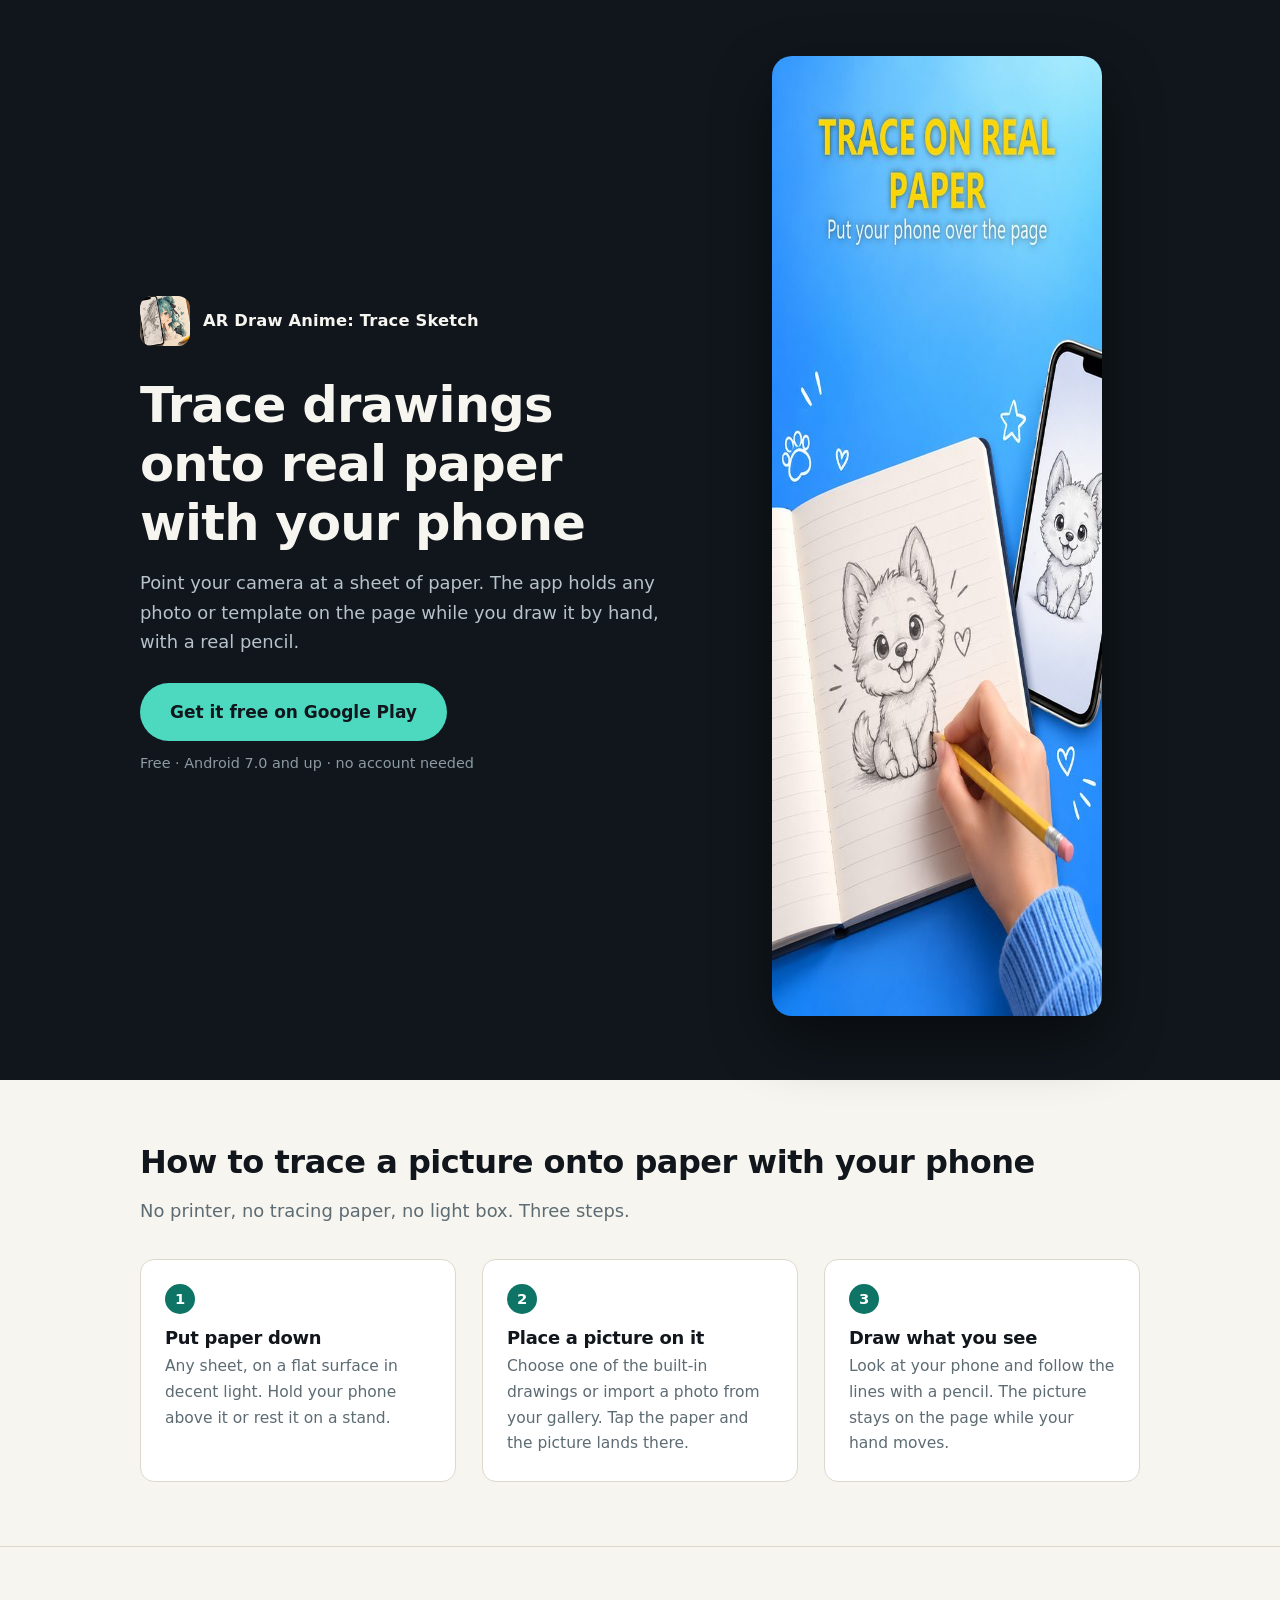
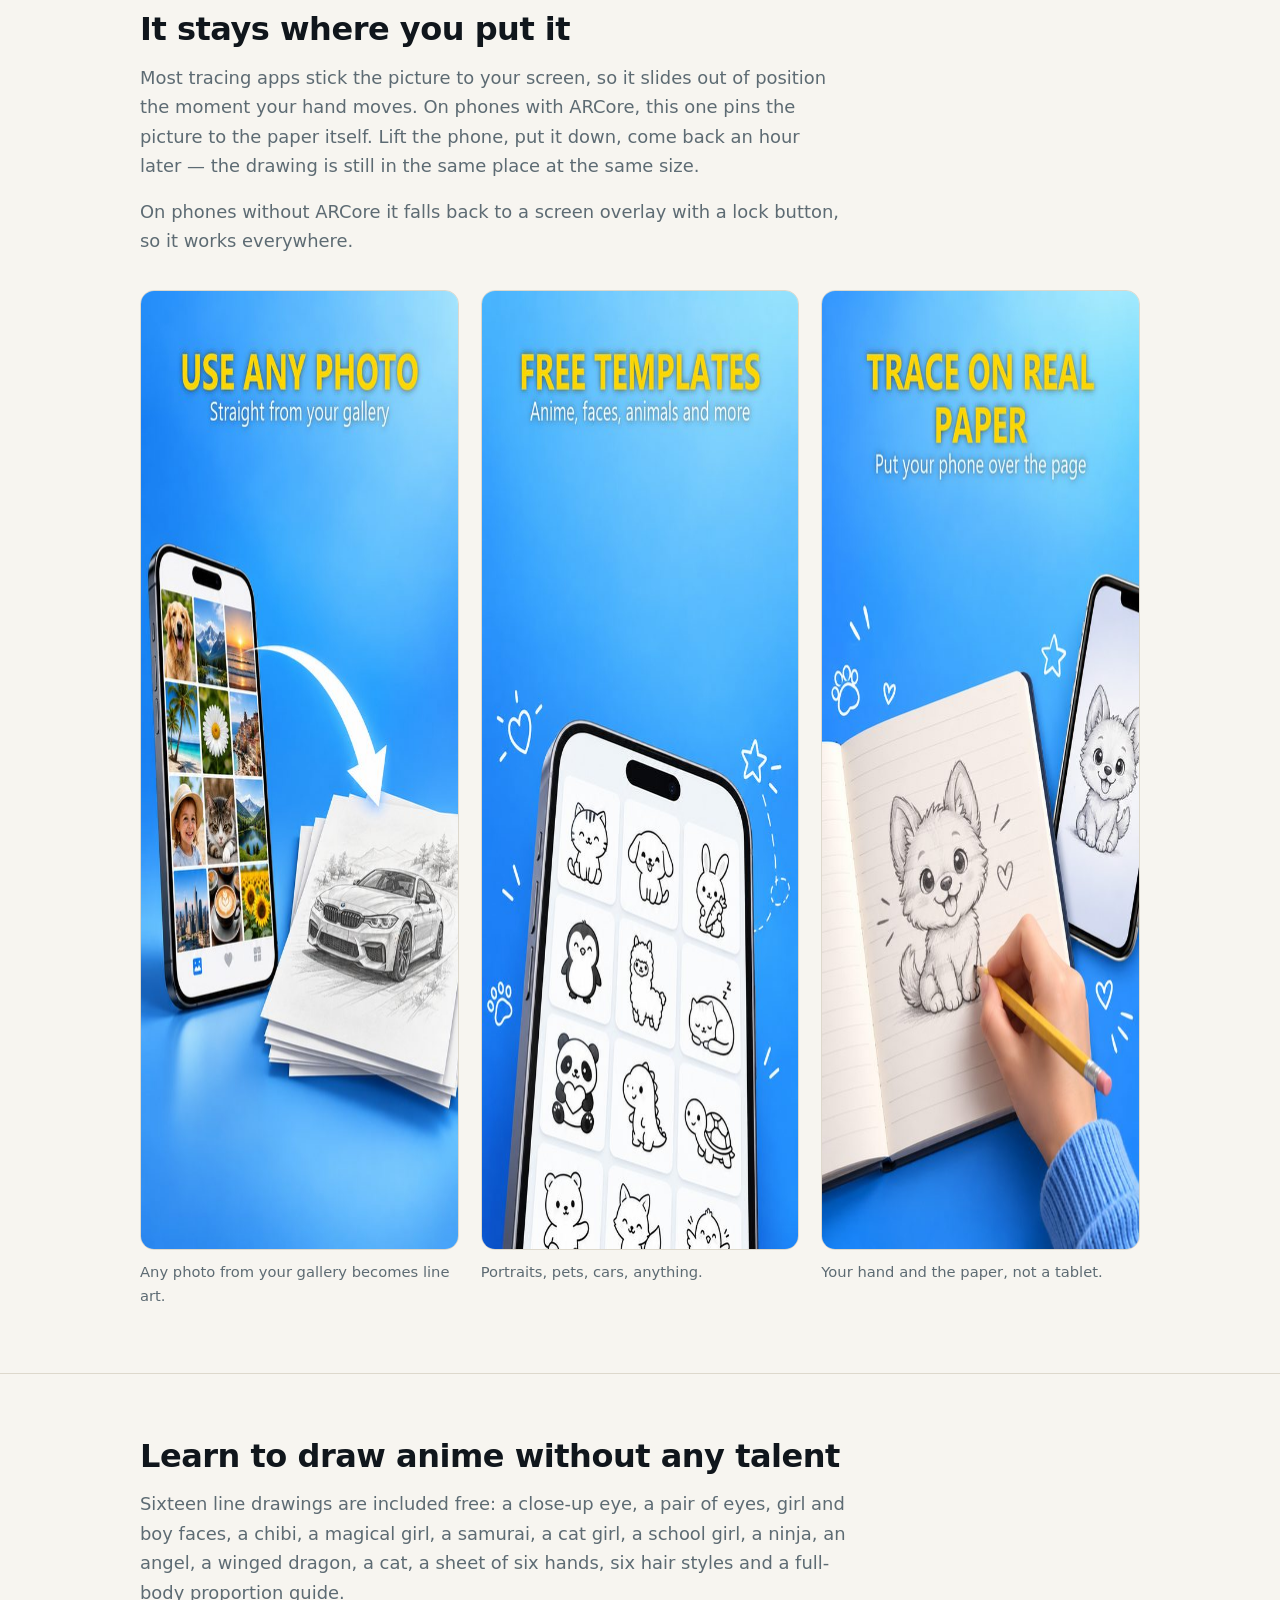
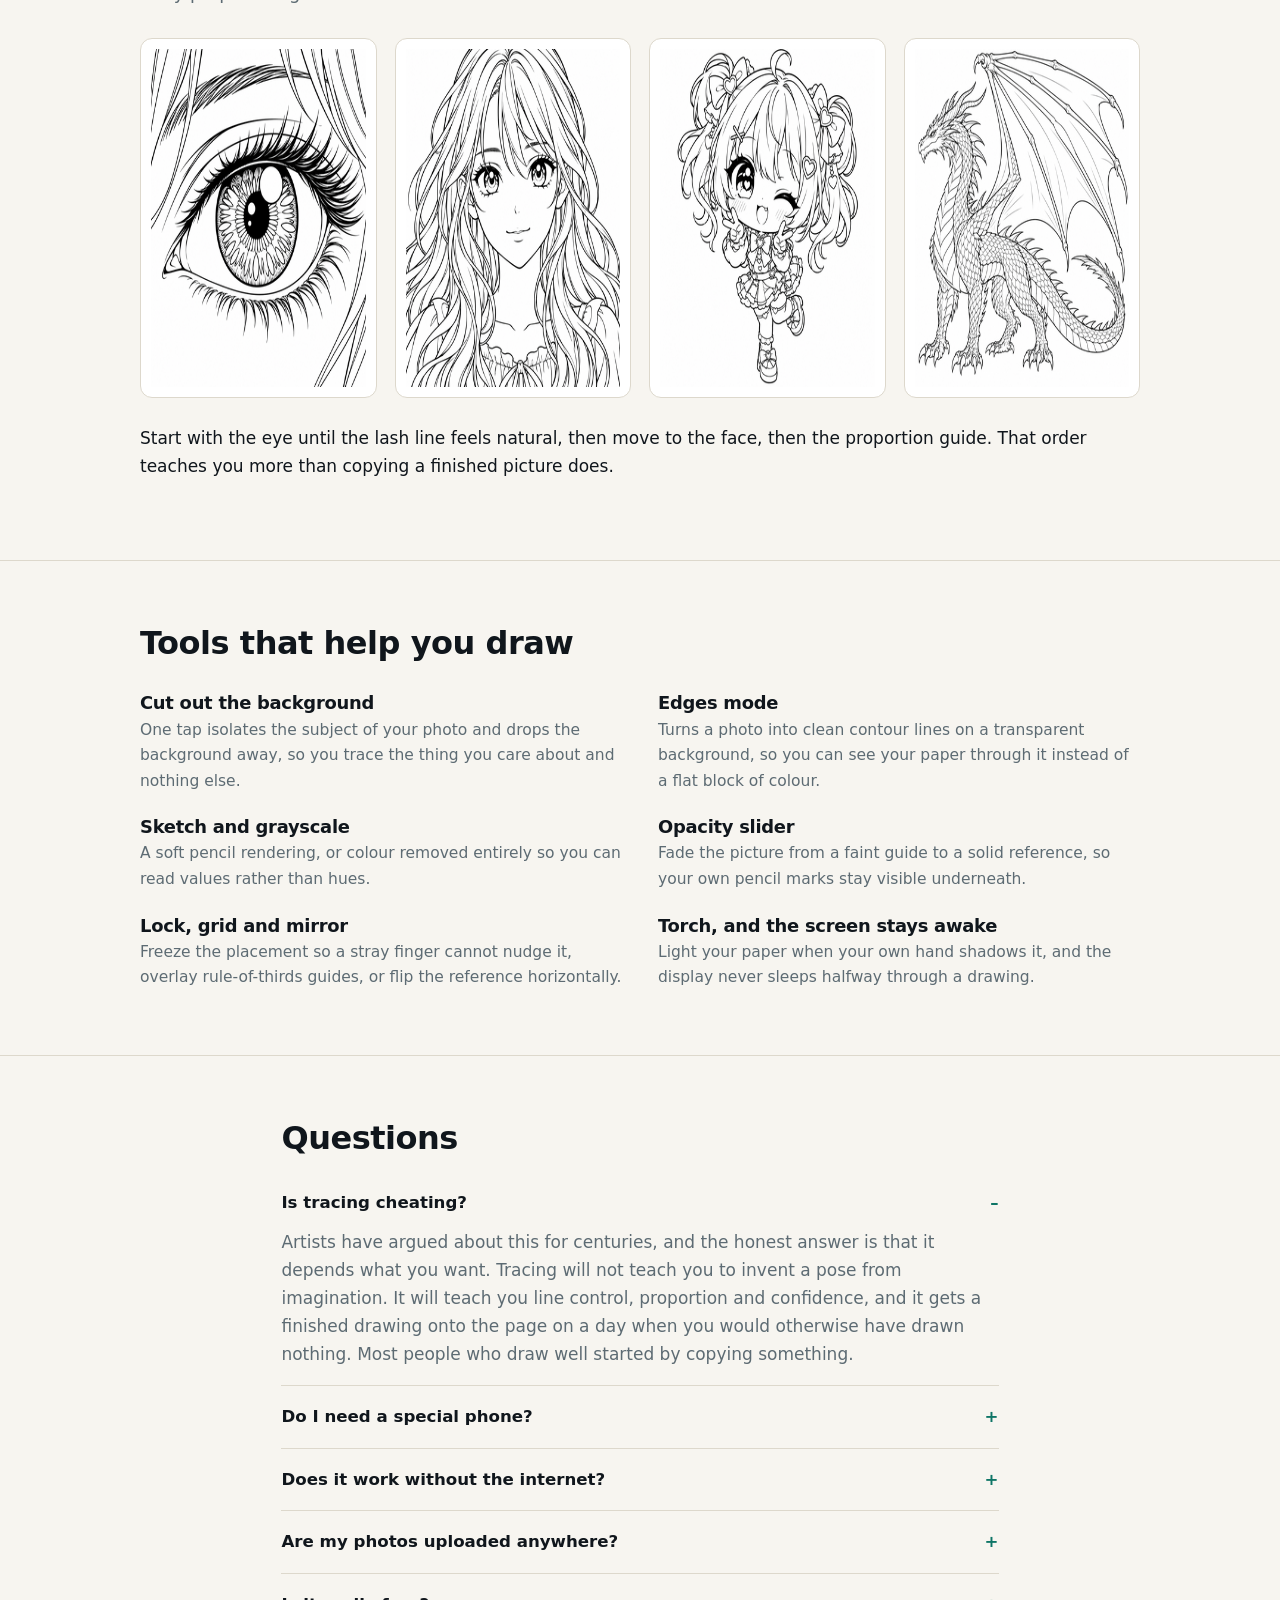
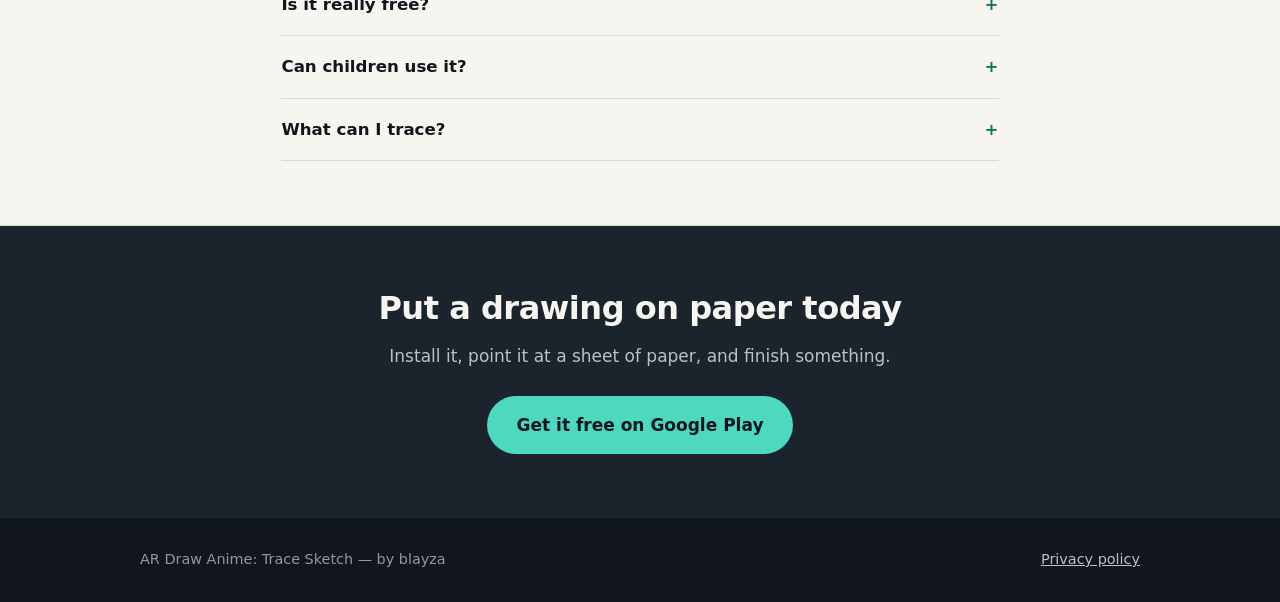
==== index.html @ 76715093 "Add landing page for AR Draw Anime A page Google can rank, aimed at the long searches people actuall" ====
<!doctype html>
<html lang="en">
<head>
<meta charset="utf-8">
<meta name="viewport" content="width=device-width, initial-scale=1">

<!-- The title and description are what Google prints in the results list, so they
     carry the phrase people actually type rather than the product name alone. -->
<title>Trace Drawings Onto Real Paper With Your Phone — AR Draw Anime</title>
<meta name="description" content="Free Android app that holds any photo or anime template on real paper through your camera, so you can trace it by hand. 16 free templates, background removal, works without AR too.">
<link rel="canonical" href="https://lofil6254-ux.github.io/blayza-privacy/">

<meta property="og:title" content="Trace Drawings Onto Real Paper With Your Phone">
<meta property="og:description" content="Free Android app that holds any photo on real paper through your camera so you can trace it by hand.">
<meta property="og:image" content="img/share.png">
<meta property="og:type" content="website">

<link rel="icon" href="img/icon.png">

<script type="application/ld+json">
{
  "@context": "https://schema.org",
  "@type": "SoftwareApplication",
  "name": "AR Draw Anime: Trace Sketch",
  "operatingSystem": "Android 7.0+",
  "applicationCategory": "DesignApplication",
  "offers": { "@type": "Offer", "price": "0", "priceCurrency": "USD" },
  "description": "Holds any photo or template on real paper through your phone camera so you can trace it by hand.",
  "url": "https://play.google.com/store/apps/details?id=com.artracing.studio"
}
</script>

<style>
  :root {
    --ink: #10161c;
    --ink-soft: #1b242d;
    --paper: #f7f5f0;
    --paper-dim: #ebe7de;
    --teal: #0e7566;
    --teal-bright: #4dd8c0;
    --line: #ddd8cc;
    --muted: #5d6b73;
    color-scheme: light;
  }

  * { box-sizing: border-box; }

  body {
    margin: 0;
    background: var(--paper);
    color: var(--ink);
    font: 17px/1.65 "Segoe UI", system-ui, -apple-system, Roboto, sans-serif;
    -webkit-font-smoothing: antialiased;
  }

  .wrap { max-width: 1040px; margin: 0 auto; padding-inline: 20px; }

  h1, h2, h3 { line-height: 1.18; text-wrap: balance; letter-spacing: -0.015em; }
  h1 { font-size: clamp(2rem, 5.2vw, 3.1rem); margin: 0 0 16px; }
  h2 { font-size: clamp(1.4rem, 3.2vw, 2rem); margin: 0 0 14px; }
  h3 { font-size: 1.12rem; margin: 0 0 6px; }
  p { margin: 0 0 16px; }
  a { color: var(--teal); }

  /* ---------------------------------------------------------------- header */
  header {
    background: var(--ink);
    color: var(--paper);
    padding-block: 56px 64px;
  }
  header .wrap { display: grid; gap: 44px; grid-template-columns: 1.15fr 0.85fr; align-items: center; }
  header p { color: #b7c2ca; font-size: 1.12rem; max-width: 46ch; }
  .brand { display: flex; align-items: center; gap: 13px; margin-bottom: 30px; }
  .brand img { width: 50px; height: 50px; border-radius: 12px; }
  .brand span { font-weight: 700; font-size: 1.02rem; letter-spacing: 0.01em; }
  .hero-shot {
    width: 100%; max-width: 330px; border-radius: 20px; display: block;
    margin-inline: auto; box-shadow: 0 24px 60px rgba(0,0,0,.45);
  }

  .cta {
    display: inline-block; background: var(--teal-bright); color: var(--ink);
    font-weight: 700; text-decoration: none; padding: 15px 30px;
    border-radius: 999px; margin-top: 10px;
  }
  .cta:hover { background: #6fe6d2; }
  .cta-note { display: block; margin-top: 11px; font-size: .9rem; color: #8d9aa3; }

  /* ---------------------------------------------------------------- blocks */
  section { padding-block: 64px; }
  section + section { border-top: 1px solid var(--line); }
  .lede { font-size: 1.12rem; color: var(--muted); max-width: 62ch; }

  .steps { display: grid; gap: 26px; grid-template-columns: repeat(3, 1fr); margin-top: 34px; }
  .step { background: #fff; border: 1px solid var(--line); border-radius: 14px; padding: 24px; }
  .step .n {
    width: 30px; height: 30px; border-radius: 50%; background: var(--teal); color: #fff;
    display: grid; place-items: center; font-weight: 700; font-size: .92rem; margin-bottom: 13px;
  }
  .step p { margin: 0; color: var(--muted); font-size: .97rem; }

  .shots { display: grid; gap: 22px; grid-template-columns: repeat(3, 1fr); margin-top: 34px; }
  .shots img { width: 100%; border-radius: 14px; border: 1px solid var(--line); display: block; }
  .shots figcaption { margin-top: 10px; font-size: .92rem; color: var(--muted); }
  figure { margin: 0; }

  .templates { display: grid; gap: 18px; grid-template-columns: repeat(4, 1fr); margin-top: 30px; }
  .templates img {
    width: 100%; background: #fff; border: 1px solid var(--line);
    border-radius: 12px; display: block; padding: 10px;
  }

  .features { display: grid; gap: 22px 36px; grid-template-columns: repeat(2, 1fr); margin-top: 30px; }
  .features h3 { margin-bottom: 4px; }
  .features p { color: var(--muted); font-size: .97rem; margin: 0; }

  .faq { max-width: 70ch; }
  .faq details {
    border-bottom: 1px solid var(--line); padding-block: 17px;
  }
  .faq summary {
    cursor: pointer; font-weight: 600; font-size: 1.04rem; list-style: none;
    display: flex; justify-content: space-between; gap: 16px; align-items: baseline;
  }
  .faq summary::-webkit-details-marker { display: none; }
  .faq summary::after { content: "+"; color: var(--teal); font-weight: 700; }
  .faq details[open] summary::after { content: "–"; }
  .faq p { margin: 12px 0 0; color: var(--muted); }

  .closing { background: var(--ink-soft); color: var(--paper); text-align: center; }
  .closing p { color: #b7c2ca; max-width: 50ch; margin-inline: auto; }

  footer {
    background: var(--ink); color: #8d9aa3; padding-block: 30px; font-size: .9rem;
  }
  footer .wrap { display: flex; justify-content: space-between; gap: 16px; flex-wrap: wrap; }
  footer a { color: #b7c2ca; }

  @media (max-width: 860px) {
    header .wrap { grid-template-columns: 1fr; }
    .steps, .shots, .features { grid-template-columns: 1fr; }
    .templates { grid-template-columns: repeat(2, 1fr); }
    section { padding-block: 48px; }
  }
</style>
</head>
<body>

<header>
  <div class="wrap">
    <div>
      <div class="brand">
        <img src="img/icon.png" alt="AR Draw Anime app icon" width="50" height="50">
        <span>AR Draw Anime: Trace Sketch</span>
      </div>
      <h1>Trace drawings onto real paper with your phone</h1>
      <p>Point your camera at a sheet of paper. The app holds any photo or template
         on the page while you draw it by hand, with a real pencil.</p>
      <a class="cta" href="https://play.google.com/store/apps/details?id=com.artracing.studio">Get it free on Google Play</a>
      <span class="cta-note">Free · Android 7.0 and up · no account needed</span>
    </div>
    <img class="hero-shot" src="img/trace-on-paper.jpg" width="540" height="960"
         alt="A phone held above a notebook, showing a drawing pinned to the page while a hand traces it">
  </div>
</header>

<section>
  <div class="wrap">
    <h2>How to trace a picture onto paper with your phone</h2>
    <p class="lede">No printer, no tracing paper, no light box. Three steps.</p>
    <div class="steps">
      <div class="step">
        <div class="n">1</div>
        <h3>Put paper down</h3>
        <p>Any sheet, on a flat surface in decent light. Hold your phone above it or rest
           it on a stand.</p>
      </div>
      <div class="step">
        <div class="n">2</div>
        <h3>Place a picture on it</h3>
        <p>Choose one of the built-in drawings or import a photo from your gallery. Tap the
           paper and the picture lands there.</p>
      </div>
      <div class="step">
        <div class="n">3</div>
        <h3>Draw what you see</h3>
        <p>Look at your phone and follow the lines with a pencil. The picture stays on the
           page while your hand moves.</p>
      </div>
    </div>
  </div>
</section>

<section>
  <div class="wrap">
    <h2>It stays where you put it</h2>
    <p class="lede">Most tracing apps stick the picture to your screen, so it slides out
       of position the moment your hand moves. On phones with ARCore, this one pins the
       picture to the paper itself. Lift the phone, put it down, come back an hour later —
       the drawing is still in the same place at the same size.</p>
    <p class="lede">On phones without ARCore it falls back to a screen overlay with a lock
       button, so it works everywhere.</p>
    <div class="shots">
      <figure>
        <img src="img/use-any-photo.jpg" width="540" height="960"
             alt="Choosing a photo from the phone gallery to turn into a drawing">
        <figcaption>Any photo from your gallery becomes line art.</figcaption>
      </figure>
      <figure>
        <img src="img/draw-any-portrait.jpg" width="540" height="960"
             alt="A portrait photo traced as a pencil drawing on a sketchbook">
        <figcaption>Portraits, pets, cars, anything.</figcaption>
      </figure>
      <figure>
        <img src="img/trace-on-paper.jpg" width="540" height="960"
             alt="A hand tracing an anime drawing on paper under a phone">
        <figcaption>Your hand and the paper, not a tablet.</figcaption>
      </figure>
    </div>
  </div>
</section>

<section>
  <div class="wrap">
    <h2>Learn to draw anime without any talent</h2>
    <p class="lede">Sixteen line drawings are included free: a close-up eye, a pair of
       eyes, girl and boy faces, a chibi, a magical girl, a samurai, a cat girl, a school
       girl, a ninja, an angel, a winged dragon, a cat, a sheet of six hands, six hair
       styles and a full-body proportion guide.</p>
    <div class="templates">
      <img src="img/template-eye.png" width="360" height="360" alt="Anime eye line drawing template">
      <img src="img/template-girl.png" width="360" height="360" alt="Anime girl face line drawing template">
      <img src="img/template-chibi.png" width="360" height="360" alt="Chibi character line drawing template">
      <img src="img/template-dragon.png" width="360" height="360" alt="Winged dragon line drawing template">
    </div>
    <p style="margin-top:26px">Start with the eye until the lash line feels natural, then
       move to the face, then the proportion guide. That order teaches you more than
       copying a finished picture does.</p>
  </div>
</section>

<section>
  <div class="wrap">
    <h2>Tools that help you draw</h2>
    <div class="features">
      <div>
        <h3>Cut out the background</h3>
        <p>One tap isolates the subject of your photo and drops the background away, so you
           trace the thing you care about and nothing else.</p>
      </div>
      <div>
        <h3>Edges mode</h3>
        <p>Turns a photo into clean contour lines on a transparent background, so you can
           see your paper through it instead of a flat block of colour.</p>
      </div>
      <div>
        <h3>Sketch and grayscale</h3>
        <p>A soft pencil rendering, or colour removed entirely so you can read values
           rather than hues.</p>
      </div>
      <div>
        <h3>Opacity slider</h3>
        <p>Fade the picture from a faint guide to a solid reference, so your own pencil
           marks stay visible underneath.</p>
      </div>
      <div>
        <h3>Lock, grid and mirror</h3>
        <p>Freeze the placement so a stray finger cannot nudge it, overlay rule-of-thirds
           guides, or flip the reference horizontally.</p>
      </div>
      <div>
        <h3>Torch, and the screen stays awake</h3>
        <p>Light your paper when your own hand shadows it, and the display never sleeps
           halfway through a drawing.</p>
      </div>
    </div>
  </div>
</section>

<section>
  <div class="wrap faq">
    <h2>Questions</h2>

    <details open>
      <summary>Is tracing cheating?</summary>
      <p>Artists have argued about this for centuries, and the honest answer is that it
         depends what you want. Tracing will not teach you to invent a pose from
         imagination. It will teach you line control, proportion and confidence, and it
         gets a finished drawing onto the page on a day when you would otherwise have
         drawn nothing. Most people who draw well started by copying something.</p>
    </details>

    <details>
      <summary>Do I need a special phone?</summary>
      <p>No. Android 7.0 or newer. Phones that support Google's ARCore get the version
         that pins the picture to the paper; every other phone gets a screen overlay with
         a lock button instead. Both work.</p>
    </details>

    <details>
      <summary>Does it work without the internet?</summary>
      <p>Yes, apart from the one-off download of the background-removal model. Everything
         else runs on the phone.</p>
    </details>

    <details>
      <summary>Are my photos uploaded anywhere?</summary>
      <p>No. Photos you import are copied into the app's own storage on your phone and
         stay there. The camera feed is never recorded. There is no account and no
         sign-up.</p>
    </details>

    <details>
      <summary>Is it really free?</summary>
      <p>Yes. All sixteen templates are included, there is no subscription and there is
         nothing to buy.</p>
    </details>

    <details>
      <summary>Can children use it?</summary>
      <p>Yes — it is rated for ages 3 and up. It is a good way to get a child drawing on
         paper rather than on a screen, since the result is a real drawing they can keep.</p>
    </details>

    <details>
      <summary>What can I trace?</summary>
      <p>Anything you have a picture of: pets, family photos, cars, flowers, anime
         characters, logos, a photo you took five minutes ago. Please respect copyright if
         you intend to publish or sell what you draw.</p>
    </details>
  </div>
</section>

<section class="closing">
  <div class="wrap">
    <h2>Put a drawing on paper today</h2>
    <p>Install it, point it at a sheet of paper, and finish something.</p>
    <a class="cta" href="https://play.google.com/store/apps/details?id=com.artracing.studio">Get it free on Google Play</a>
  </div>
</section>

<footer>
  <div class="wrap">
    <span>AR Draw Anime: Trace Sketch — by blayza</span>
    <span><a href="privacy-policy.html">Privacy policy</a></span>
  </div>
</footer>

</body>
</html>
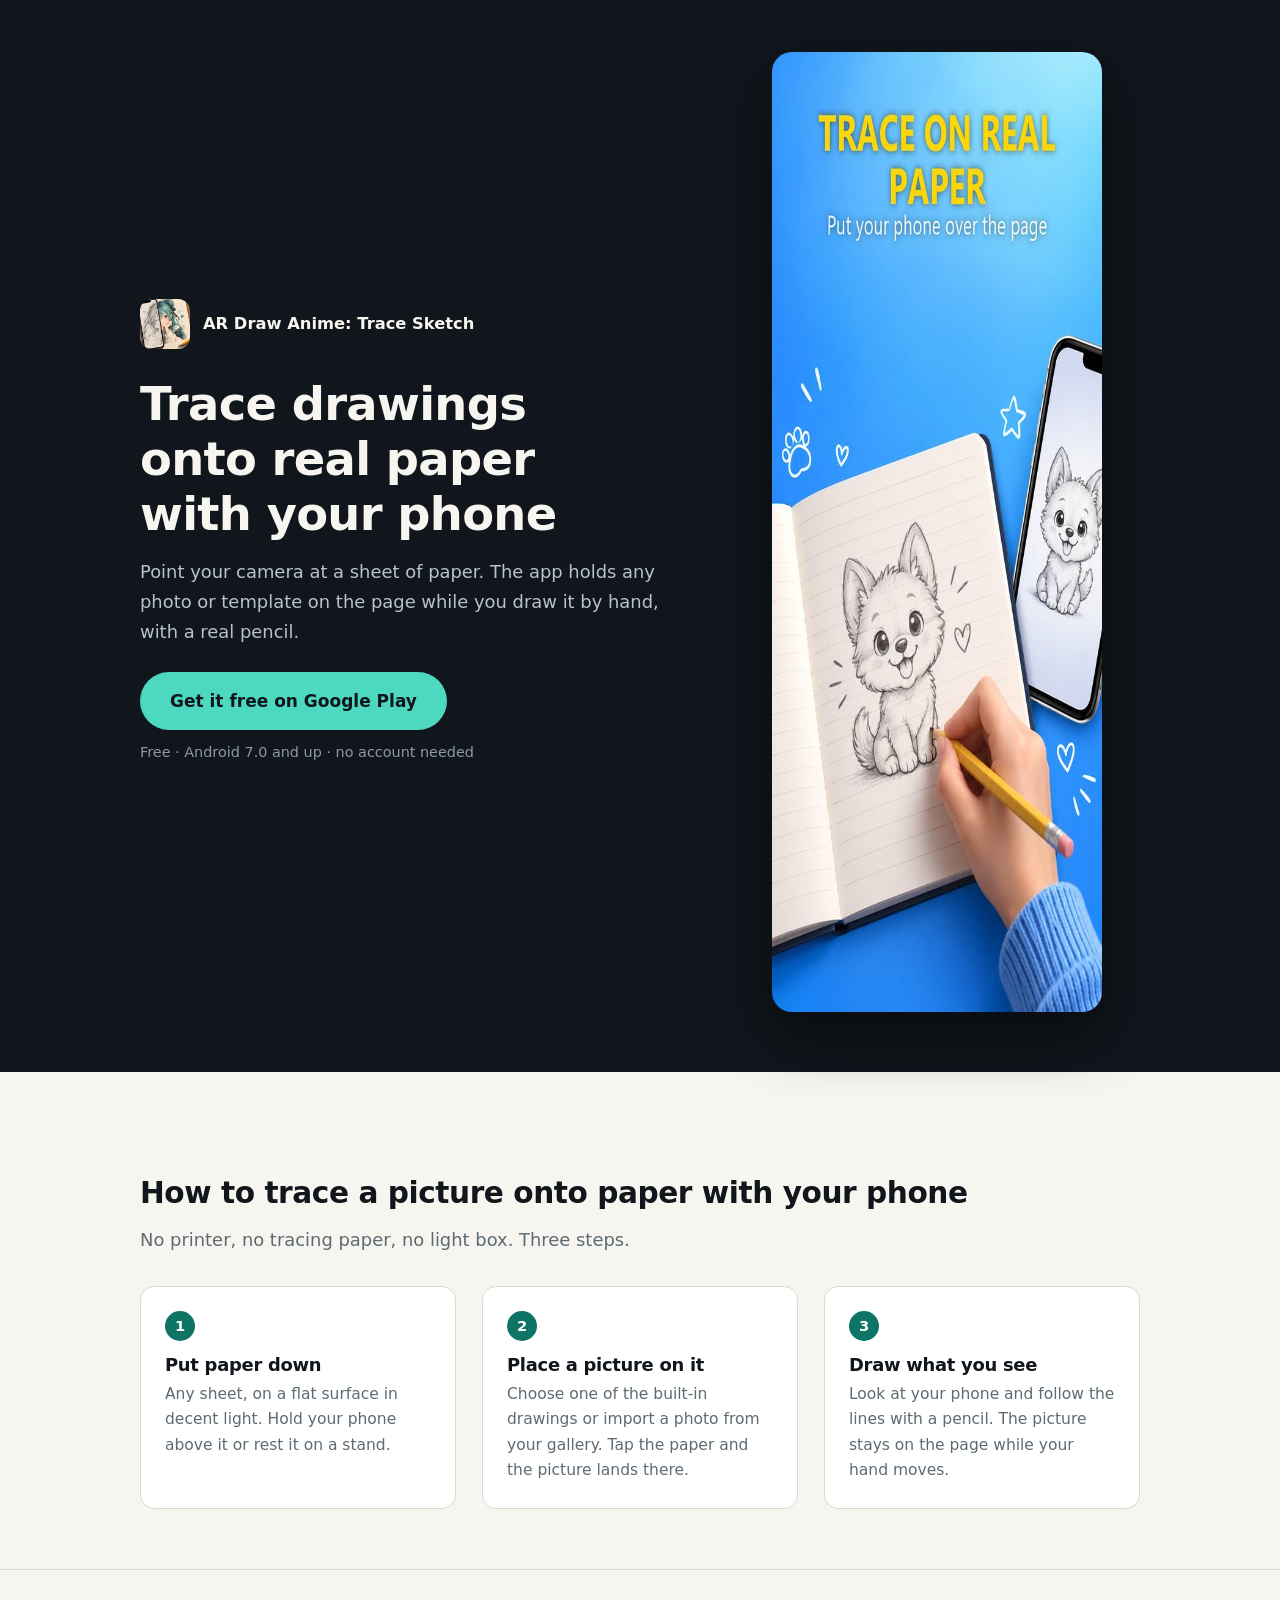
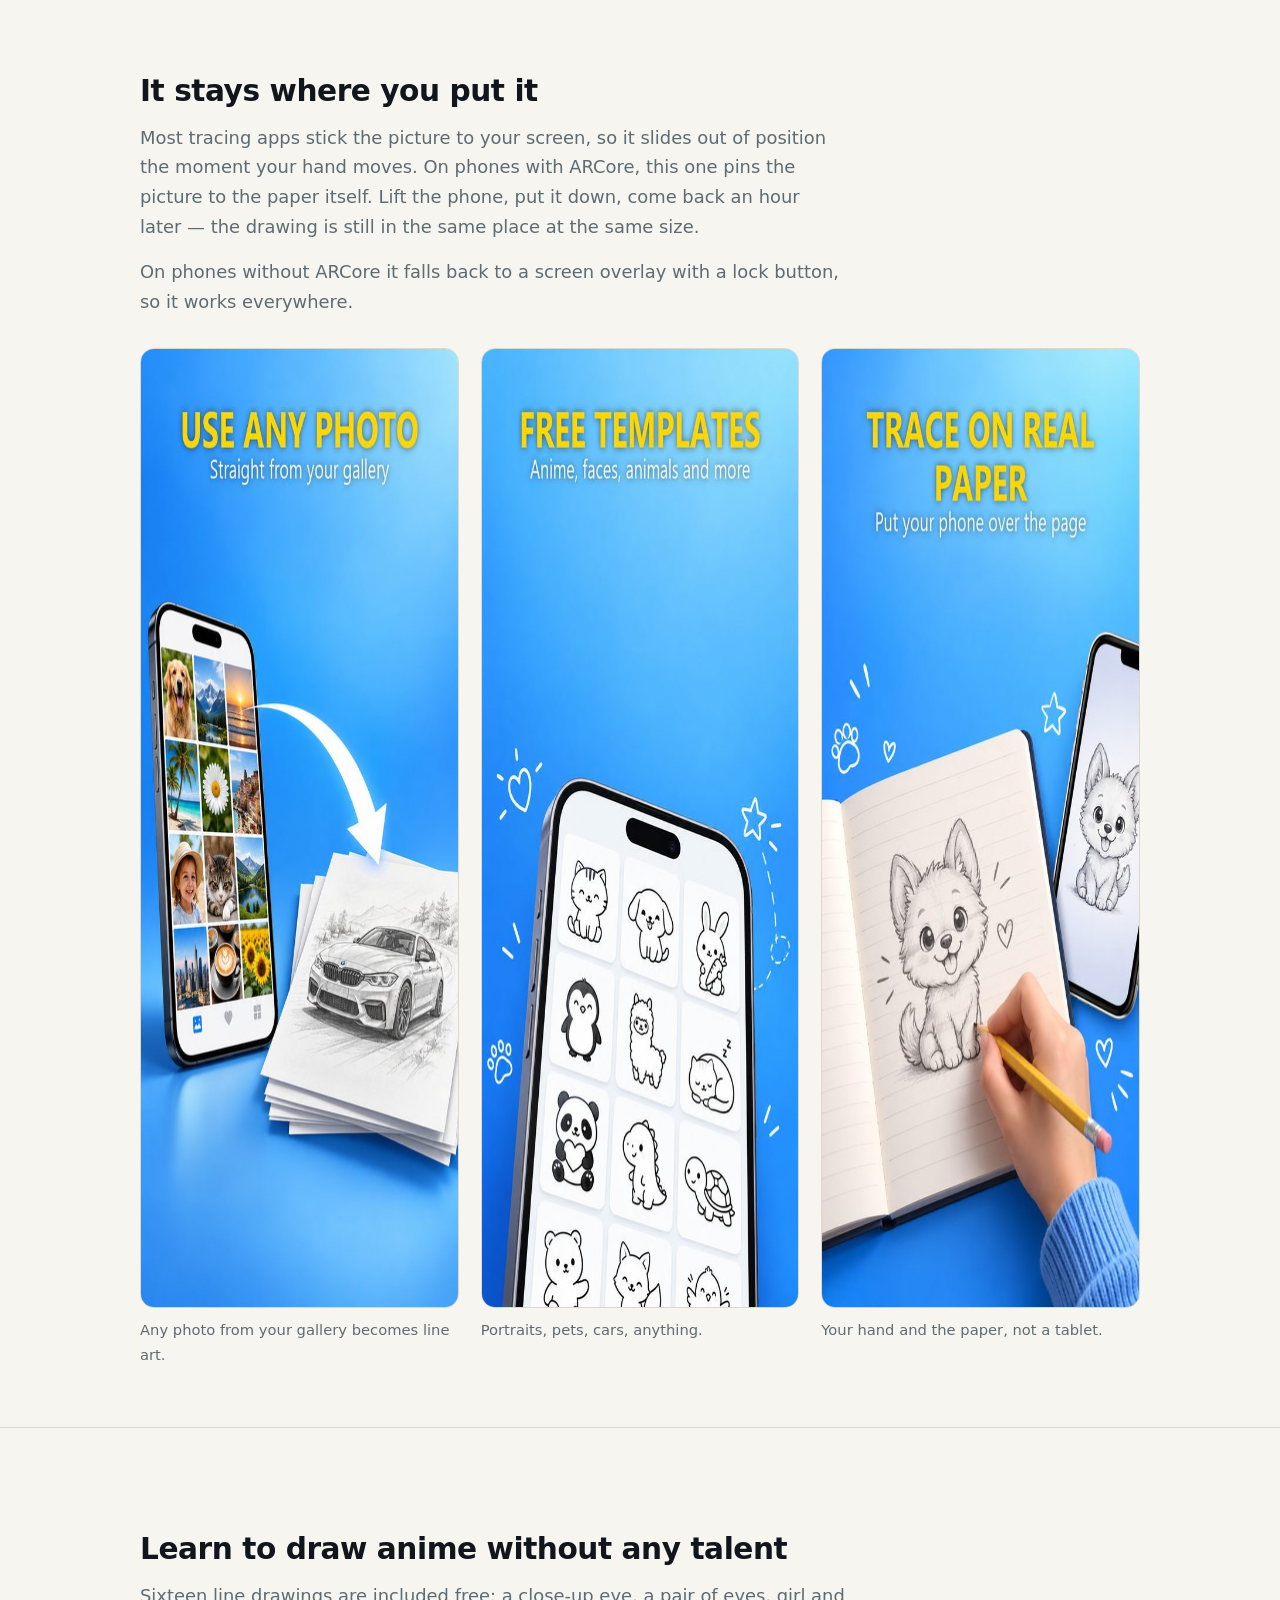
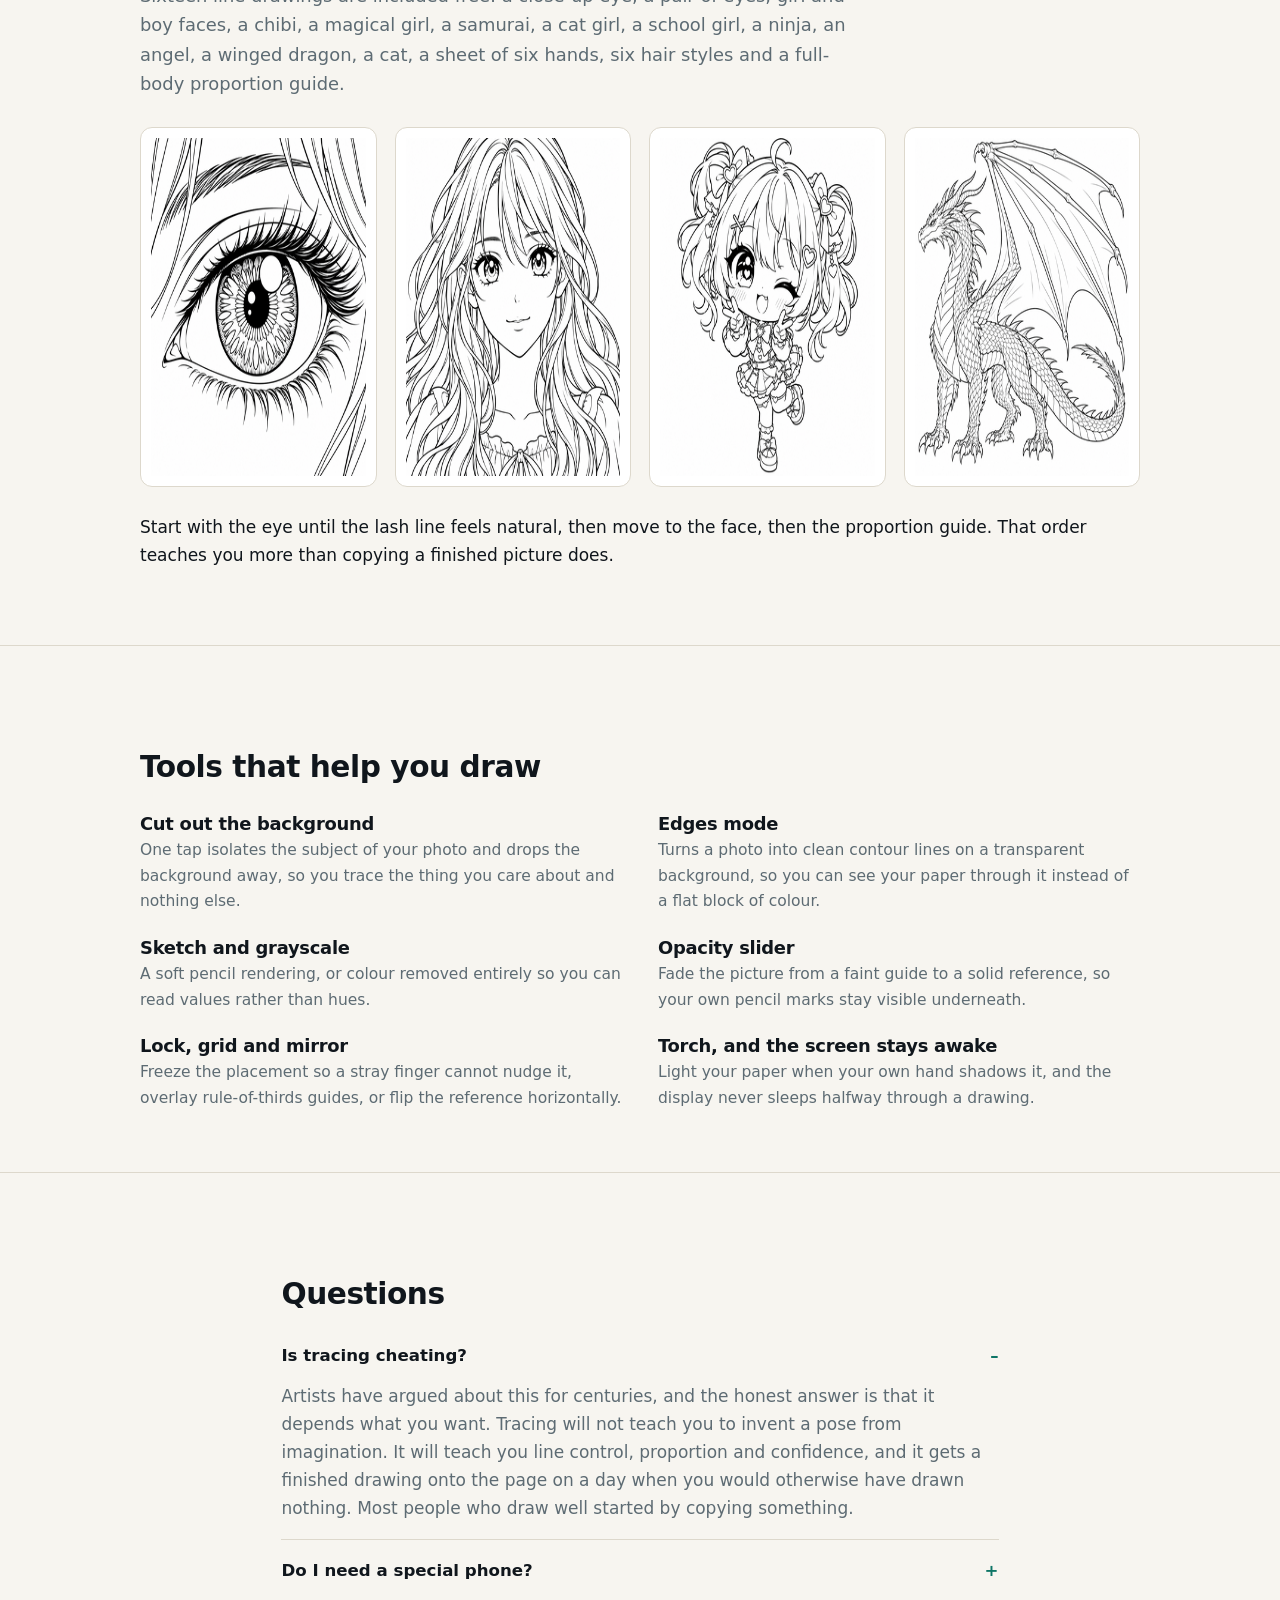
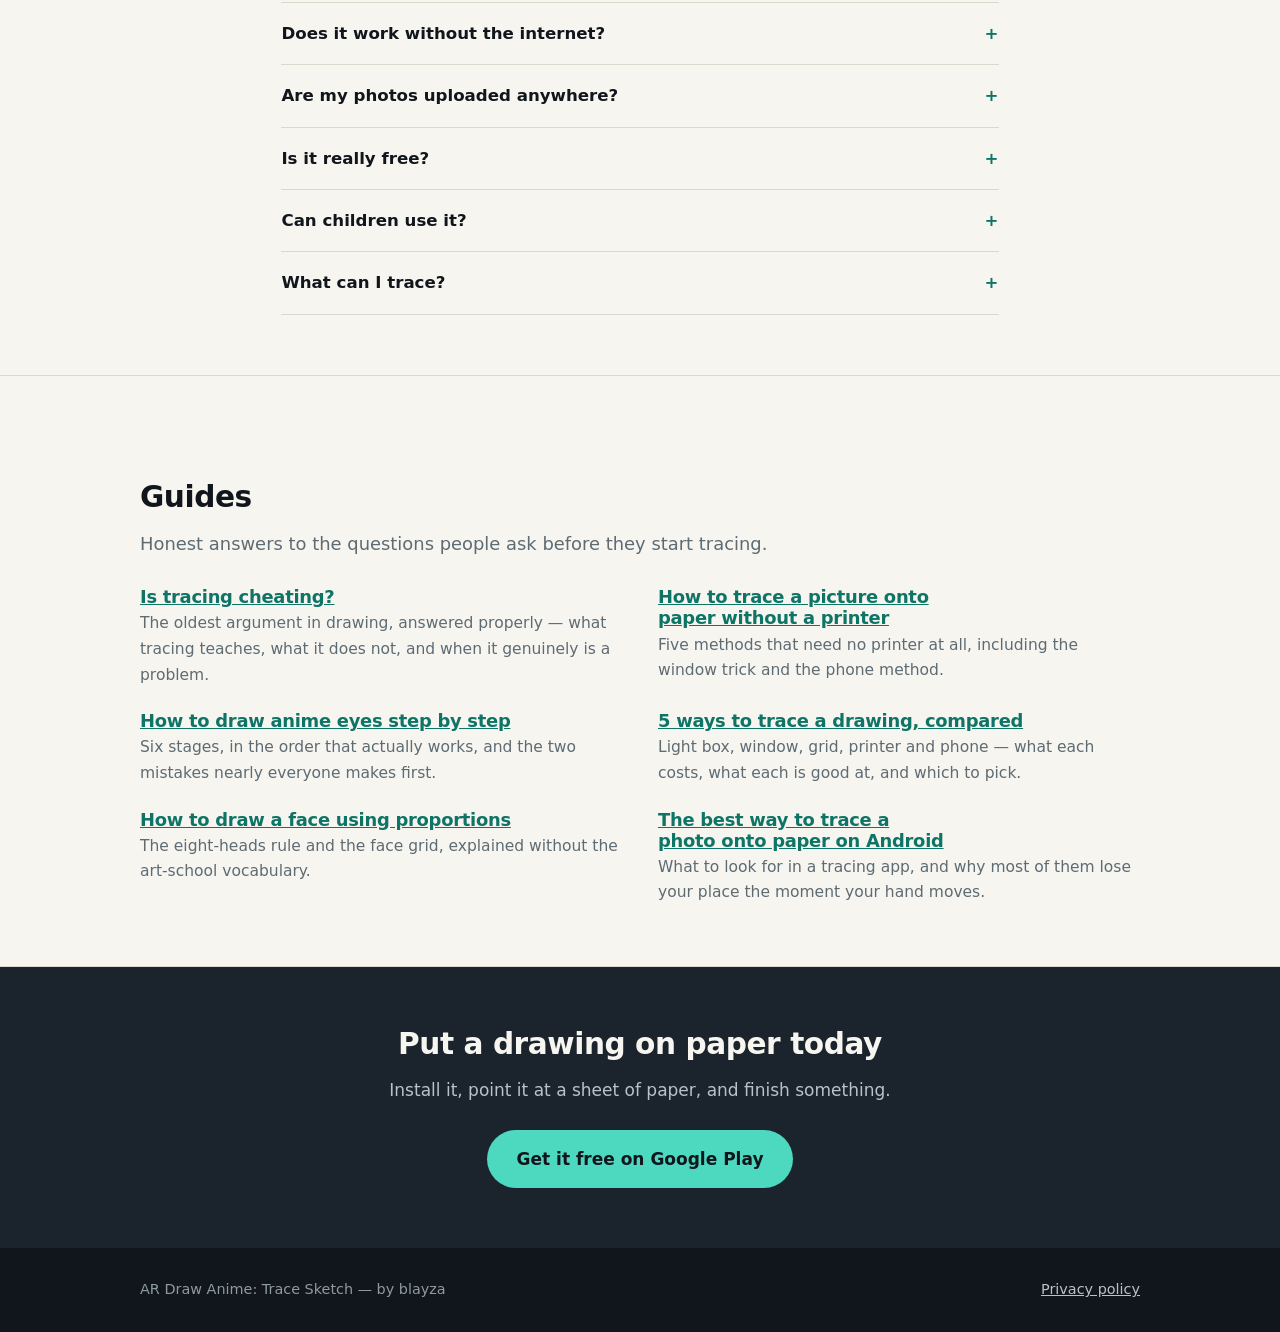
==== commit d50cdb42: "Add six guide pages and move the CSS into one file One page can rank for one or two searches; six ca" ====
--- a/index.html
+++ b/index.html
@@ -30,123 +30,11 @@
 }
 </script>
 
-<style>
-  :root {
-    --ink: #10161c;
-    --ink-soft: #1b242d;
-    --paper: #f7f5f0;
-    --paper-dim: #ebe7de;
-    --teal: #0e7566;
-    --teal-bright: #4dd8c0;
-    --line: #ddd8cc;
-    --muted: #5d6b73;
-    color-scheme: light;
-  }
-
-  * { box-sizing: border-box; }
-
-  body {
-    margin: 0;
-    background: var(--paper);
-    color: var(--ink);
-    font: 17px/1.65 "Segoe UI", system-ui, -apple-system, Roboto, sans-serif;
-    -webkit-font-smoothing: antialiased;
-  }
-
-  .wrap { max-width: 1040px; margin: 0 auto; padding-inline: 20px; }
-
-  h1, h2, h3 { line-height: 1.18; text-wrap: balance; letter-spacing: -0.015em; }
-  h1 { font-size: clamp(2rem, 5.2vw, 3.1rem); margin: 0 0 16px; }
-  h2 { font-size: clamp(1.4rem, 3.2vw, 2rem); margin: 0 0 14px; }
-  h3 { font-size: 1.12rem; margin: 0 0 6px; }
-  p { margin: 0 0 16px; }
-  a { color: var(--teal); }
-
-  /* ---------------------------------------------------------------- header */
-  header {
-    background: var(--ink);
-    color: var(--paper);
-    padding-block: 56px 64px;
-  }
-  header .wrap { display: grid; gap: 44px; grid-template-columns: 1.15fr 0.85fr; align-items: center; }
-  header p { color: #b7c2ca; font-size: 1.12rem; max-width: 46ch; }
-  .brand { display: flex; align-items: center; gap: 13px; margin-bottom: 30px; }
-  .brand img { width: 50px; height: 50px; border-radius: 12px; }
-  .brand span { font-weight: 700; font-size: 1.02rem; letter-spacing: 0.01em; }
-  .hero-shot {
-    width: 100%; max-width: 330px; border-radius: 20px; display: block;
-    margin-inline: auto; box-shadow: 0 24px 60px rgba(0,0,0,.45);
-  }
-
-  .cta {
-    display: inline-block; background: var(--teal-bright); color: var(--ink);
-    font-weight: 700; text-decoration: none; padding: 15px 30px;
-    border-radius: 999px; margin-top: 10px;
-  }
-  .cta:hover { background: #6fe6d2; }
-  .cta-note { display: block; margin-top: 11px; font-size: .9rem; color: #8d9aa3; }
-
-  /* ---------------------------------------------------------------- blocks */
-  section { padding-block: 64px; }
-  section + section { border-top: 1px solid var(--line); }
-  .lede { font-size: 1.12rem; color: var(--muted); max-width: 62ch; }
-
-  .steps { display: grid; gap: 26px; grid-template-columns: repeat(3, 1fr); margin-top: 34px; }
-  .step { background: #fff; border: 1px solid var(--line); border-radius: 14px; padding: 24px; }
-  .step .n {
-    width: 30px; height: 30px; border-radius: 50%; background: var(--teal); color: #fff;
-    display: grid; place-items: center; font-weight: 700; font-size: .92rem; margin-bottom: 13px;
-  }
-  .step p { margin: 0; color: var(--muted); font-size: .97rem; }
-
-  .shots { display: grid; gap: 22px; grid-template-columns: repeat(3, 1fr); margin-top: 34px; }
-  .shots img { width: 100%; border-radius: 14px; border: 1px solid var(--line); display: block; }
-  .shots figcaption { margin-top: 10px; font-size: .92rem; color: var(--muted); }
-  figure { margin: 0; }
-
-  .templates { display: grid; gap: 18px; grid-template-columns: repeat(4, 1fr); margin-top: 30px; }
-  .templates img {
-    width: 100%; background: #fff; border: 1px solid var(--line);
-    border-radius: 12px; display: block; padding: 10px;
-  }
-
-  .features { display: grid; gap: 22px 36px; grid-template-columns: repeat(2, 1fr); margin-top: 30px; }
-  .features h3 { margin-bottom: 4px; }
-  .features p { color: var(--muted); font-size: .97rem; margin: 0; }
-
-  .faq { max-width: 70ch; }
-  .faq details {
-    border-bottom: 1px solid var(--line); padding-block: 17px;
-  }
-  .faq summary {
-    cursor: pointer; font-weight: 600; font-size: 1.04rem; list-style: none;
-    display: flex; justify-content: space-between; gap: 16px; align-items: baseline;
-  }
-  .faq summary::-webkit-details-marker { display: none; }
-  .faq summary::after { content: "+"; color: var(--teal); font-weight: 700; }
-  .faq details[open] summary::after { content: "–"; }
-  .faq p { margin: 12px 0 0; color: var(--muted); }
-
-  .closing { background: var(--ink-soft); color: var(--paper); text-align: center; }
-  .closing p { color: #b7c2ca; max-width: 50ch; margin-inline: auto; }
-
-  footer {
-    background: var(--ink); color: #8d9aa3; padding-block: 30px; font-size: .9rem;
-  }
-  footer .wrap { display: flex; justify-content: space-between; gap: 16px; flex-wrap: wrap; }
-  footer a { color: #b7c2ca; }
-
-  @media (max-width: 860px) {
-    header .wrap { grid-template-columns: 1fr; }
-    .steps, .shots, .features { grid-template-columns: 1fr; }
-    .templates { grid-template-columns: repeat(2, 1fr); }
-    section { padding-block: 48px; }
-  }
-</style>
+<link rel="stylesheet" href="style.css">
 </head>
 <body>
 
-<header>
+<header class="hero">
   <div class="wrap">
     <div>
       <div class="brand">
@@ -331,6 +219,47 @@
   </div>
 </section>
 
+
+<section>
+  <div class="wrap">
+    <h2>Guides</h2>
+    <p class="lede">Honest answers to the questions people ask before they start
+       tracing.</p>
+    <div class="features">
+      <div>
+        <h3><a href="is-tracing-cheating.html">Is tracing cheating?</a></h3>
+        <p>The oldest argument in drawing, answered properly — what tracing teaches,
+           what it does not, and when it genuinely is a problem.</p>
+      </div>
+      <div>
+        <h3><a href="trace-without-printer.html">How to trace a picture onto paper without a printer</a></h3>
+        <p>Five methods that need no printer at all, including the window trick and the
+           phone method.</p>
+      </div>
+      <div>
+        <h3><a href="how-to-draw-anime-eyes.html">How to draw anime eyes step by step</a></h3>
+        <p>Six stages, in the order that actually works, and the two mistakes nearly
+           everyone makes first.</p>
+      </div>
+      <div>
+        <h3><a href="ways-to-trace-a-drawing.html">5 ways to trace a drawing, compared</a></h3>
+        <p>Light box, window, grid, printer and phone — what each costs, what each is
+           good at, and which to pick.</p>
+      </div>
+      <div>
+        <h3><a href="draw-a-face-proportions.html">How to draw a face using proportions</a></h3>
+        <p>The eight-heads rule and the face grid, explained without the art-school
+           vocabulary.</p>
+      </div>
+      <div>
+        <h3><a href="trace-photo-android.html">The best way to trace a photo onto paper on Android</a></h3>
+        <p>What to look for in a tracing app, and why most of them lose your place the
+           moment your hand moves.</p>
+      </div>
+    </div>
+  </div>
+</section>
+
 <section class="closing">
   <div class="wrap">
     <h2>Put a drawing on paper today</h2>
--- a/style.css
+++ b/style.css
@@ -0,0 +1,142 @@
+/* Shared by every page.
+   One file rather than inline styles per page: the browser fetches it once and reuses
+   it across the site, and page weight is itself a ranking signal. */
+
+:root {
+  --ink: #10161c;
+  --ink-soft: #1b242d;
+  --paper: #f7f5f0;
+  --line: #ddd8cc;
+  --teal: #0e7566;
+  --teal-bright: #4dd8c0;
+  --muted: #5d6b73;
+  color-scheme: light;
+}
+
+* { box-sizing: border-box; }
+
+body {
+  margin: 0;
+  background: var(--paper);
+  color: var(--ink);
+  font: 17px/1.65 "Segoe UI", system-ui, -apple-system, Roboto, sans-serif;
+  -webkit-font-smoothing: antialiased;
+}
+
+.wrap { max-width: 1040px; margin: 0 auto; padding-inline: 20px; }
+.wrap.narrow { max-width: 720px; }
+
+h1, h2, h3 { line-height: 1.18; text-wrap: balance; letter-spacing: -0.015em; }
+h1 { font-size: clamp(1.9rem, 4.8vw, 2.9rem); margin: 0 0 16px; }
+h2 { font-size: clamp(1.35rem, 3vw, 1.85rem); margin: 44px 0 14px; }
+h3 { font-size: 1.12rem; margin: 30px 0 6px; }
+p { margin: 0 0 16px; }
+a { color: var(--teal); }
+ul, ol { padding-left: 24px; margin: 0 0 16px; }
+li { margin-bottom: 7px; }
+
+/* ------------------------------------------------------------------ site bar */
+.sitebar { background: var(--ink); padding-block: 15px; }
+.sitebar .wrap { display: flex; align-items: center; gap: 11px; }
+.sitebar img { width: 34px; height: 34px; border-radius: 9px; }
+.sitebar a { color: var(--paper); text-decoration: none; font-weight: 700; font-size: .98rem; }
+
+/* --------------------------------------------------------------------- hero */
+header.hero { background: var(--ink); color: var(--paper); padding-block: 52px 60px; }
+header.hero .wrap { display: grid; gap: 44px; grid-template-columns: 1.15fr 0.85fr; align-items: center; }
+header.hero p { color: #b7c2ca; font-size: 1.12rem; max-width: 46ch; }
+.brand { display: flex; align-items: center; gap: 13px; margin-bottom: 28px; }
+.brand img { width: 50px; height: 50px; border-radius: 12px; }
+.brand span { font-weight: 700; font-size: 1.02rem; }
+.hero-shot {
+  width: 100%; max-width: 330px; border-radius: 20px; display: block;
+  margin-inline: auto; box-shadow: 0 24px 60px rgba(0,0,0,.45);
+}
+
+.cta {
+  display: inline-block; background: var(--teal-bright); color: var(--ink);
+  font-weight: 700; text-decoration: none; padding: 15px 30px; border-radius: 999px;
+  margin-top: 10px;
+}
+.cta:hover { background: #6fe6d2; }
+.cta-note { display: block; margin-top: 11px; font-size: .9rem; color: #8d9aa3; }
+
+/* ----------------------------------------------------------------- sections */
+section { padding-block: 60px; }
+section + section { border-top: 1px solid var(--line); }
+.lede { font-size: 1.12rem; color: var(--muted); max-width: 62ch; }
+
+.steps { display: grid; gap: 26px; grid-template-columns: repeat(3, 1fr); margin-top: 32px; }
+.step { background: #fff; border: 1px solid var(--line); border-radius: 14px; padding: 24px; }
+.step .n {
+  width: 30px; height: 30px; border-radius: 50%; background: var(--teal); color: #fff;
+  display: grid; place-items: center; font-weight: 700; font-size: .92rem; margin-bottom: 13px;
+}
+.step h3 { margin-top: 0; }
+.step p { margin: 0; color: var(--muted); font-size: .97rem; }
+
+.shots { display: grid; gap: 22px; grid-template-columns: repeat(3, 1fr); margin-top: 32px; }
+.shots img { width: 100%; border-radius: 14px; border: 1px solid var(--line); display: block; }
+.shots figcaption { margin-top: 10px; font-size: .92rem; color: var(--muted); }
+figure { margin: 0; }
+
+.templates { display: grid; gap: 18px; grid-template-columns: repeat(4, 1fr); margin-top: 28px; }
+.templates img {
+  width: 100%; background: #fff; border: 1px solid var(--line);
+  border-radius: 12px; display: block; padding: 10px;
+}
+
+.features { display: grid; gap: 22px 36px; grid-template-columns: repeat(2, 1fr); margin-top: 28px; }
+.features h3 { margin-top: 0; margin-bottom: 4px; }
+.features p { color: var(--muted); font-size: .97rem; margin: 0; }
+
+/* ---------------------------------------------------------------------- faq */
+.faq { max-width: 70ch; }
+.faq details { border-bottom: 1px solid var(--line); padding-block: 17px; }
+.faq summary {
+  cursor: pointer; font-weight: 600; font-size: 1.04rem; list-style: none;
+  display: flex; justify-content: space-between; gap: 16px; align-items: baseline;
+}
+.faq summary::-webkit-details-marker { display: none; }
+.faq summary::after { content: "+"; color: var(--teal); font-weight: 700; }
+.faq details[open] summary::after { content: "\2013"; }
+.faq p { margin: 12px 0 0; color: var(--muted); }
+
+/* ----------------------------------------------------------------- articles */
+article { padding-block: 48px 64px; }
+article .meta { color: var(--muted); font-size: .93rem; margin: -6px 0 28px; }
+article h2 { margin-top: 40px; }
+article img { max-width: 100%; border-radius: 12px; border: 1px solid var(--line); }
+
+.callout {
+  background: #fff; border: 1px solid var(--line); border-left: 4px solid var(--teal);
+  border-radius: 10px; padding: 20px 22px; margin: 32px 0;
+}
+.callout p:last-child { margin-bottom: 0; }
+.callout strong { display: block; margin-bottom: 4px; }
+
+.compare { width: 100%; border-collapse: collapse; margin: 26px 0; font-size: .97rem; }
+.compare th, .compare td { text-align: left; padding: 11px 13px; border-bottom: 1px solid var(--line); vertical-align: top; }
+.compare th { background: #fff; font-weight: 700; }
+.table-scroll { overflow-x: auto; }
+
+.more { margin-top: 56px; padding-top: 28px; border-top: 1px solid var(--line); }
+.more h2 { margin-top: 0; font-size: 1.15rem; }
+.more ul { list-style: none; padding: 0; }
+.more li { margin-bottom: 9px; }
+
+/* ----------------------------------------------------------------- closing */
+.closing { background: var(--ink-soft); color: var(--paper); text-align: center; }
+.closing h2 { margin-top: 0; }
+.closing p { color: #b7c2ca; max-width: 50ch; margin-inline: auto; }
+
+footer { background: var(--ink); color: #8d9aa3; padding-block: 30px; font-size: .9rem; }
+footer .wrap { display: flex; justify-content: space-between; gap: 16px; flex-wrap: wrap; }
+footer a { color: #b7c2ca; }
+
+@media (max-width: 860px) {
+  header.hero .wrap { grid-template-columns: 1fr; }
+  .steps, .shots, .features { grid-template-columns: 1fr; }
+  .templates { grid-template-columns: repeat(2, 1fr); }
+  section { padding-block: 46px; }
+}
